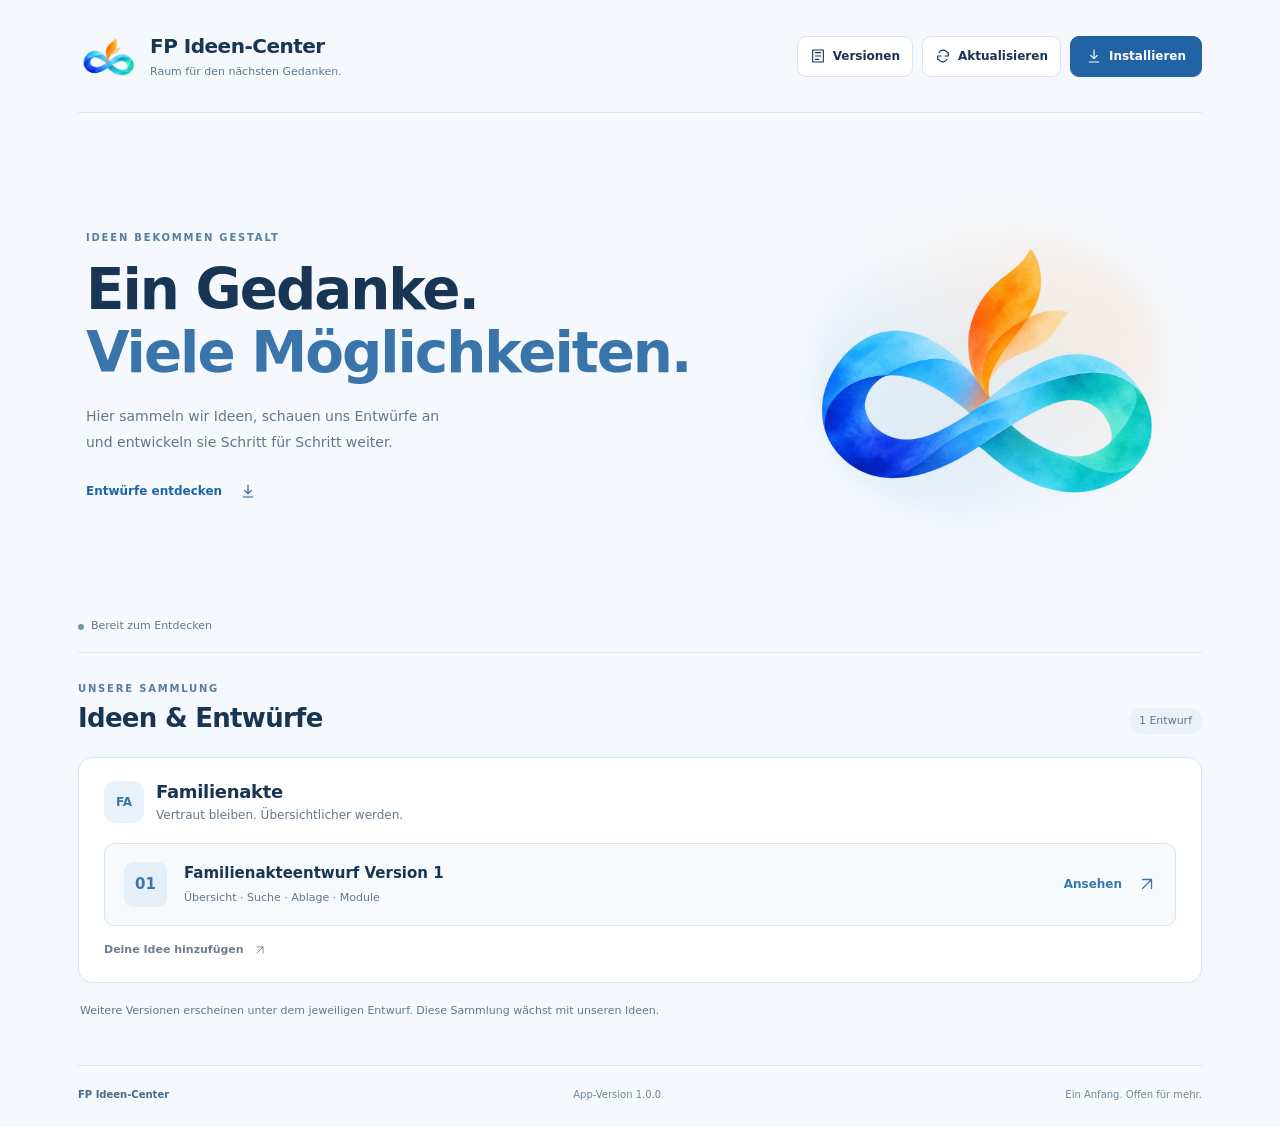
==== index.html @ 74c74512 "Build installable FP Ideen-Center with Familienakte draft version 1" ====
<!doctype html>
<html lang="de">
<head>
  <meta charset="utf-8">
  <meta name="viewport" content="width=device-width, initial-scale=1">
  <meta name="theme-color" content="#2263a6">
  <meta name="description" content="Das FP Ideen-Center: Ideen und anklickbare Entwürfe ansehen, ihre Inhalte entdecken und Version für Version weiterdenken.">
  <meta name="application-name" content="FP Ideen-Center">
  <meta name="apple-mobile-web-app-capable" content="yes">
  <meta name="apple-mobile-web-app-status-bar-style" content="default">
  <title>FP Ideen-Center</title>
  <link rel="icon" href="./icons/icon-192.png" type="image/png">
  <link rel="apple-touch-icon" href="./icons/apple-touch-icon.png">
  <link rel="manifest" href="./manifest.webmanifest">
  <link rel="stylesheet" href="./vendor/bootstrap.min.css">
  <link rel="stylesheet" href="./styles.css?v=1.0.0">
  <script defer src="./vendor/bootstrap.bundle.min.js"></script>
  <script defer src="./app.js?v=1.0.0"></script>
</head>
<body>
  <a href="#ideen" class="skip-link">Zu den Ideen</a>
  <div class="site-shell">
    <header class="site-header">
      <a class="brand" href="./" aria-label="FP Ideen-Center Startseite">
        <img src="./assets/fp-ideen-center-logo.png" width="66" height="66" alt="" class="brand-logo">
        <span><strong>FP Ideen-Center</strong><small>Raum für den nächsten Gedanken.</small></span>
      </a>
      <nav class="header-actions" aria-label="App-Aktionen">
        <button class="btn center-button" type="button" id="versions-button" data-bs-toggle="modal" data-bs-target="#versions-modal"><svg class="ui-icon" viewBox="0 0 24 24" aria-hidden="true"><path d="M4 3h16v18H4ZM8 7h8M8 12h8M8 17h5"/></svg> Versionen</button>
        <button class="btn center-button" type="button" id="refresh-button"><svg class="ui-icon refresh-icon" viewBox="0 0 24 24" aria-hidden="true"><path d="M20 7v5h-5M4 17v-5h5M6 7a7 7 0 0 1 11-2l3 3M4 16l3 3a7 7 0 0 0 11-2"/></svg> <span>Aktualisieren</span></button>
        <button class="btn install-button" type="button" id="install-button"><svg class="ui-icon" viewBox="0 0 24 24" aria-hidden="true"><path d="M12 3v13m-5-5 5 5 5-5M5 21h14"/></svg> <span id="install-label">Installieren</span></button>
      </nav>
    </header>

    <main>
      <section class="hero" aria-labelledby="hero-title">
        <div class="hero-copy"><p class="eyebrow">IDEEN BEKOMMEN GESTALT</p><h1 id="hero-title">Ein Gedanke.<br><span>Viele Möglichkeiten.</span></h1><p class="hero-text">Hier sammeln wir Ideen, schauen uns Entwürfe an<br class="desktop-break"> und entwickeln sie Schritt für Schritt weiter.</p><a href="#ideen" class="hero-link">Entwürfe entdecken <svg class="ui-icon" viewBox="0 0 24 24" aria-hidden="true"><path d="M12 3v13m-5-5 5 5 5-5M5 21h14"/></svg></a></div>
        <div class="hero-art" aria-hidden="true"><div class="art-glow"></div><img src="./assets/fp-ideen-center-logo.png" width="1254" height="1254" alt="" fetchpriority="high"></div>
      </section>

      <div class="app-status-row"><span class="connection-label" id="connection-label"><span class="status-dot" aria-hidden="true"></span> Bereit zum Entdecken</span><span class="app-feedback" id="app-feedback" role="status" aria-live="polite"></span></div>
      <div class="update-notice" id="update-notice" hidden><span>Eine neue App-Version ist bereit.</span><button type="button" id="apply-update-button" class="btn btn-sm">Jetzt aktualisieren <span aria-hidden="true">↻</span></button></div>

      <section id="ideen" class="ideas-section" aria-labelledby="ideas-title">
        <div class="section-heading"><div><p class="eyebrow">UNSERE SAMMLUNG</p><h2 id="ideas-title">Ideen & Entwürfe</h2></div><span class="collection-count" id="collection-count">1 Entwurf</span></div>
        <div id="project-list">
          <section class="project-section" aria-labelledby="family-heading">
            <div class="project-header"><span class="project-mark" aria-hidden="true">FA</span><div><h3 id="family-heading">Familienakte</h3><p>Vertraut bleiben. Übersichtlicher werden.</p></div></div>
            <div class="version-list">
              <a class="draft-button" href="./entwuerfe/familienakte/version-1/familienakte-entwurf-v1.html"><span class="version-number">01</span><span class="draft-copy"><strong>Familienakteentwurf Version 1</strong><small>Übersicht · Suche · Ablage · Module</small></span><span class="draft-open">Ansehen <svg class="ui-icon" viewBox="0 0 24 24" aria-hidden="true"><path d="M6 18 18 6M6 6h12v12"/></svg></span></a>
            </div>
            <a class="idea-link" href="./entwuerfe/familienakte/version-1/familienakte-ideenblatt-v1.html">Deine Idee hinzufügen <svg class="ui-icon" viewBox="0 0 24 24" aria-hidden="true"><path d="M6 18 18 6M6 6h12v12"/></svg></a>
          </section>
        </div>
        <p class="next-version-note">Weitere Versionen erscheinen unter dem jeweiligen Entwurf. Diese Sammlung wächst mit unseren Ideen.</p>
      </section>
    </main>

    <footer class="site-footer"><span>FP Ideen-Center</span><span id="app-version">App-Version 1.0.0</span><span>Ein Anfang. Offen für mehr.</span></footer>
  </div>

  <div class="modal fade" id="versions-modal" tabindex="-1" aria-labelledby="versions-title" aria-hidden="true"><div class="modal-dialog modal-dialog-centered modal-dialog-scrollable"><div class="modal-content"><div class="modal-header"><div><p class="eyebrow">WAS STECKT DRIN?</p><h2 class="modal-title" id="versions-title">Ideen & ihre Versionen</h2></div><button type="button" class="btn-close" data-bs-dismiss="modal" aria-label="Schließen"></button></div><div class="modal-body" id="version-content"><h3>Familienakteentwurf Version 1</h3><ul><li>Neue Übersicht und vertraute Aktenbereiche</li><li>Suche, Dokumentvorschau und Ablage</li><li>Module, Geräteansichten und Ideensammlung</li></ul><a class="btn modal-open-button" href="./entwuerfe/familienakte/version-1/familienakte-entwurf-v1.html">Entwurf ansehen <svg class="ui-icon" viewBox="0 0 24 24" aria-hidden="true"><path d="M6 18 18 6M6 6h12v12"/></svg></a></div><div class="modal-footer"><span id="versions-footer">Entwurfsstände bleiben einzeln aufrufbar.</span></div></div></div></div>

  <div class="modal fade" id="install-modal" tabindex="-1" aria-labelledby="install-title" aria-hidden="true"><div class="modal-dialog modal-dialog-centered"><div class="modal-content"><div class="modal-header"><div><p class="eyebrow">DEIN DIREKTER ZUGANG</p><h2 class="modal-title" id="install-title">Als App installieren</h2></div><button type="button" class="btn-close" data-bs-dismiss="modal" aria-label="Schließen"></button></div><div class="modal-body"><p id="install-instructions">Öffne das Browsermenü und wähle „App installieren“ oder „Zum Startbildschirm hinzufügen“.</p><p class="install-footnote">Der Installationsweg hängt vom Browser ab. Im Browser kannst du das Ideen-Center jederzeit direkt benutzen.</p></div></div></div></div>
  <noscript><p class="noscript-note">Die Entwürfe kannst du auch ohne JavaScript öffnen. Für die App-Aktionen bitte JavaScript aktivieren.</p></noscript>
</body>
</html>
---- styles.css ----
:root{--ink:#183653;--muted:#60788e;--blue:#2263a6;--blue-dark:#174c86;--orange:#eaa268;--paper:#fff;--line:#dce7f0;--soft:#edf4fa;--font:system-ui,-apple-system,"Segoe UI",Arial,sans-serif}
*{box-sizing:border-box}html{scroll-behavior:smooth;scroll-padding-top:24px}body{margin:0;color:var(--ink);background:#f5f8fc;font-family:var(--font);font-size:15px;-webkit-font-smoothing:antialiased}button,a{touch-action:manipulation}button,a,input{ -webkit-tap-highlight-color:transparent}a{color:var(--blue);text-underline-offset:4px}button:focus-visible,a:focus-visible{outline:3px solid #e5a16d;outline-offset:5px}h1,h2,h3,p{margin:0}.site-shell{max-width:1200px;margin:auto;padding:0 38px}.site-header{display:flex;align-items:center;justify-content:space-between;gap:24px;padding:25px 0;border-bottom:1px solid var(--line)}.brand{display:flex;align-items:center;gap:10px;text-decoration:none;color:var(--ink);min-width:0}.brand-logo{width:62px;height:62px;object-fit:contain;flex-shrink:0}.brand strong{display:block;font-size:20px;letter-spacing:-.5px;font-weight:700;white-space:nowrap}.brand small{display:block;color:var(--muted);font-size:11px;margin-top:3px}.header-actions{display:flex;align-items:center;justify-content:flex-end;gap:9px;flex-wrap:wrap}.center-button,.install-button{display:inline-flex;align-items:center;justify-content:center;gap:7px;border-radius:9px;min-height:41px;padding:9px 12px;font-size:12px;font-weight:600;white-space:nowrap}.center-button{color:var(--ink);border:1px solid #d8e4ee;background:#fff}.center-button:hover{background:#eaf2fa;border-color:#a9c1d9;color:var(--blue)}.center-button>span[aria-hidden]{font-size:17px;line-height:1}.install-button{color:#fff;background:var(--blue);border:1px solid var(--blue);padding-left:15px;padding-right:15px}.install-button:hover{color:#fff;background:var(--blue-dark);border-color:var(--blue-dark)}.install-button:disabled{color:#fff;background:#5b7f9f;border-color:#5b7f9f;opacity:.8}.hero{position:relative;display:grid;grid-template-columns:1.25fr 1fr;align-items:center;gap:20px;min-height:400px;padding:48px 8px 35px}.eyebrow{font-size:10px;letter-spacing:1.8px;font-weight:700;color:#557e9f;margin-bottom:13px}.hero h1{font-size:clamp(36px,4.4vw,58px);font-weight:650;line-height:1.12;letter-spacing:-2px;color:var(--ink)}.hero h1 span{color:#3975ab}.hero-text{font-size:14px;color:var(--muted);line-height:1.85;margin-top:20px}.hero-link{display:inline-flex;align-items:center;gap:18px;font-size:12px;font-weight:650;text-decoration:none;margin-top:26px}.hero-link span{display:grid;place-items:center;background:#e6eef7;border-radius:50%;width:27px;height:27px;color:var(--blue)}.hero-art{position:relative;isolation:isolate;max-width:410px;width:100%;justify-self:end}.hero-art img{position:relative;width:100%;height:auto;display:block;z-index:1}.art-glow{position:absolute;z-index:-1;inset:16% 7% 12%;background:radial-gradient(ellipse at 24% 65%,#4da4e025,transparent 65%),radial-gradient(ellipse at 75% 35%,#f7ad6729,transparent 65%);filter:blur(12px);border-radius:45%}.app-status-row{display:flex;align-items:center;justify-content:space-between;flex-wrap:wrap;gap:7px 18px;padding:12px 0 17px;color:var(--muted);font-size:11px}.connection-label{display:flex;align-items:center;gap:7px}.status-dot{width:6px;height:6px;background:#6a9a9e;border-radius:50%;flex-shrink:0}.offline .status-dot{background:#d19762}.app-feedback{color:var(--blue);min-height:17px}.update-notice{display:flex;align-items:center;justify-content:space-between;gap:15px;padding:12px 16px;margin:0 0 18px;border-radius:9px;background:#e5f0fa;border:1px solid #c4d9ec;font-size:12px}.update-notice button{color:var(--blue-dark);font-size:12px;font-weight:650;background:#fff;border:1px solid #c4d9ec}[hidden]{display:none!important}.ideas-section{padding:28px 0 44px;border-top:1px solid var(--line);min-height:285px}.section-heading{display:flex;justify-content:space-between;align-items:flex-end;gap:18px;margin-bottom:23px}.section-heading .eyebrow{margin-bottom:7px}.section-heading h2{font-size:26px;letter-spacing:-.7px;font-weight:650}.collection-count{font-size:11px;color:var(--muted);background:#eaf1f8;border-radius:20px;padding:5px 10px;white-space:nowrap}.project-section{background:#fff;border:1px solid #d8e5ef;border-radius:14px;padding:23px 25px;box-shadow:0 8px 30px #234e7705;margin-bottom:18px}.project-header{display:flex;align-items:center;gap:12px;margin-bottom:19px}.project-mark{display:grid;place-items:center;width:40px;height:42px;background:#e9f2fb;border-radius:11px;color:#3876aa;font-weight:700;font-size:12px;flex-shrink:0}.project-header h3{font-size:18px;font-weight:650;letter-spacing:-.3px}.project-header p{font-size:12px;color:var(--muted);margin-top:3px}.version-list{display:grid;gap:10px}.draft-button{display:flex;align-items:center;gap:17px;padding:18px 19px;border:1px solid #d7e4ef;border-radius:10px;background:#f7fafc;text-decoration:none;color:var(--ink);transition:background .15s,border-color .15s,transform .15s}.draft-button:hover{background:#eef5fc;border-color:#9dbbd6;transform:translateY(-1px);color:var(--blue-dark)}.version-number{display:grid;place-items:center;width:43px;height:45px;background:#e5eff8;border-radius:9px;font-size:15px;color:#3d77a9;font-weight:650;font-variant-numeric:tabular-nums;flex-shrink:0}.draft-copy{min-width:0}.draft-copy strong{font-size:15px;font-weight:600;display:block}.draft-copy small{font-size:11px;color:var(--muted);display:block;margin-top:4px;line-height:1.6}.draft-open{margin-left:auto;display:flex;align-items:center;gap:16px;font-size:12px;font-weight:600;color:#3977ad;white-space:nowrap}.draft-open span{font-size:21px;font-weight:400}.idea-link{display:inline-flex;align-items:center;gap:10px;font-size:11px;font-weight:600;margin-top:16px;text-decoration:none;color:#6c7f91}.idea-link:hover{color:var(--blue);text-decoration:underline}.next-version-note{color:var(--muted);font-size:11px;line-height:1.8;margin:18px 2px 0}.site-footer{display:flex;justify-content:space-between;gap:10px;flex-wrap:wrap;border-top:1px solid var(--line);padding:21px 0 25px;color:#71869b;font-size:10px}.site-footer>span:first-child{color:#466b8c;font-weight:650}.modal-content{border:1px solid #cddde9;border-radius:15px;box-shadow:0 25px 90px #143d6322;color:var(--ink);overflow:hidden}.modal-header{padding:23px 25px;align-items:flex-start;border-color:var(--line)}.modal-header .eyebrow{font-size:9px;margin-bottom:7px}.modal-title{font-size:24px;letter-spacing:-.6px;font-weight:650}.modal-body{padding:23px 25px;font-size:13px;line-height:1.8}.modal-body h3{font-size:16px;font-weight:650;line-height:1.5}.version-description{color:var(--muted);font-size:12px;margin:9px 0 12px}.version-details-list{padding-left:20px;color:#5b7388;font-size:12px;margin-top:10px;margin-bottom:18px}.version-details-list li{padding-bottom:5px}.version-detail+.version-detail{border-top:1px solid var(--line);margin-top:23px;padding-top:23px}.version-date{font-size:10px;color:#7b8e9f;display:block;margin-top:5px}.version-group-title{font-size:11px;text-transform:uppercase;letter-spacing:1.1px;color:#6b87a0;font-weight:650;margin-bottom:16px}.version-group+.version-group{margin-top:27px}.modal-open-button{background:var(--blue);color:white;font-size:12px;padding:8px 13px;border-radius:7px}.modal-open-button:hover{background:var(--blue-dark);color:white}.modal-footer{background:#f6f9fc;border-color:var(--line);padding:13px 25px;justify-content:flex-start;font-size:10px;color:var(--muted)}.install-footnote{margin-top:16px;font-size:11px;color:var(--muted);line-height:1.8}.skip-link{position:absolute;left:20px;top:-70px;z-index:2000;padding:9px 15px;color:#fff;background:var(--blue);border-radius:8px}.skip-link:focus{top:10px}.noscript-note{padding:15px 25px;text-align:center;font-size:12px;color:var(--muted)}.is-refreshing .refresh-icon{animation:spin .9s linear infinite}.refresh-icon{display:inline-block}@keyframes spin{to{transform:rotate(360deg)}}
@media(max-width:900px){.site-shell{padding:0 25px}.site-header{gap:15px}.brand strong{font-size:18px}.brand-logo{width:51px;height:51px}.brand small{font-size:10px}.header-actions{gap:6px}.center-button,.install-button{font-size:11px;padding:8px 10px;gap:5px}.hero{grid-template-columns:1.15fr .85fr;min-height:345px;padding:38px 2px 25px;gap:7px}.hero h1{font-size:45px;letter-spacing:-1.5px}.hero-text{font-size:13px}.hero-art{max-width:320px}.hero-link{margin-top:21px}.draft-copy strong{font-size:14px}.draft-open{gap:9px}.project-section{padding:21px}.ideas-section{padding-top:23px}}
@media(max-width:680px){.site-shell{padding:0 19px}.site-header{display:block;padding:17px 0}.brand-logo{width:53px;height:53px}.brand strong{font-size:20px}.brand small{font-size:10px}.header-actions{margin-top:17px;display:grid;grid-template-columns:1fr 1fr 1fr;gap:7px;justify-content:stretch}.center-button,.install-button{font-size:11px;min-height:40px;padding:8px 7px;gap:5px;width:100%}.hero{grid-template-columns:1fr 0.7fr;gap:0;min-height:295px;padding:34px 0 24px}.hero h1{font-size:37px;letter-spacing:-1.35px;position:relative;z-index:2}.hero-text{font-size:12px;max-width:275px;line-height:1.8;margin-top:15px}.desktop-break{display:none}.hero-art{min-width:0;margin-left:-12px;width:calc(100% + 12px)}.hero-link{font-size:11px;gap:12px;margin-top:18px}.hero-link span{width:24px;height:24px}.hero .eyebrow{font-size:8px;letter-spacing:1.3px;margin-bottom:12px}.app-status-row{font-size:10px;padding-top:5px;padding-bottom:15px}.section-heading{margin-bottom:18px}.section-heading h2{font-size:24px}.section-heading .eyebrow{font-size:9px}.collection-count{font-size:10px}.project-section{padding:18px 15px;border-radius:12px}.project-header{gap:10px;margin-bottom:16px}.project-header h3{font-size:17px}.project-header p{font-size:11px}.project-mark{width:35px;height:38px;border-radius:9px;font-size:11px}.draft-button{gap:11px;padding:15px 12px;align-items:center}.version-number{width:34px;height:39px;font-size:13px;border-radius:7px}.draft-copy strong{font-size:12px;line-height:1.6;overflow-wrap:anywhere}.draft-copy small{font-size:10px;margin-top:3px}.draft-open{font-size:0;gap:0}.draft-open span{font-size:22px}.next-version-note{font-size:10px;margin-top:15px;max-width:390px}.ideas-section{padding-bottom:30px}.site-footer{font-size:9px;gap:9px;padding:18px 0}.modal-header,.modal-body{padding:20px}.modal-title{font-size:22px}.modal-footer{padding:12px 20px}.update-notice{font-size:11px;padding:10px 12px}.update-notice button{font-size:10px}}
@media(max-width:390px){.site-shell{padding:0 15px}.hero{grid-template-columns:1fr;min-height:0;padding:31px 0 21px}.hero h1{font-size:38px}.hero-art{position:absolute;right:-5px;top:27px;width:135px;opacity:.24;z-index:0;margin-left:0}.hero-copy{position:relative;z-index:1}.hero-text{max-width:275px}.hero .eyebrow{font-size:8px}.header-actions{gap:5px}.center-button,.install-button{padding:8px 4px;font-size:10px}.project-section{padding:17px 12px}.draft-button{padding:13px 10px;gap:9px}.draft-copy strong{font-size:11px}.draft-copy small{font-size:9px}.draft-open span{font-size:20px}.site-footer{justify-content:space-between}.site-footer>span:last-child{width:100%}}
@media(prefers-reduced-motion:reduce){html{scroll-behavior:auto}*,*::before,*::after{animation:none!important;transition:none!important}}

.ui-icon{width:16px;height:16px;fill:none;stroke:currentColor;stroke-width:1.7;stroke-linecap:round;stroke-linejoin:round;vertical-align:middle;flex-shrink:0}.draft-open .ui-icon{width:18px;height:18px}.idea-link .ui-icon{width:12px;height:12px}.modal-open-button .ui-icon{width:13px;height:13px;margin-left:4px}@media(max-width:390px){.hero-art{display:none}}
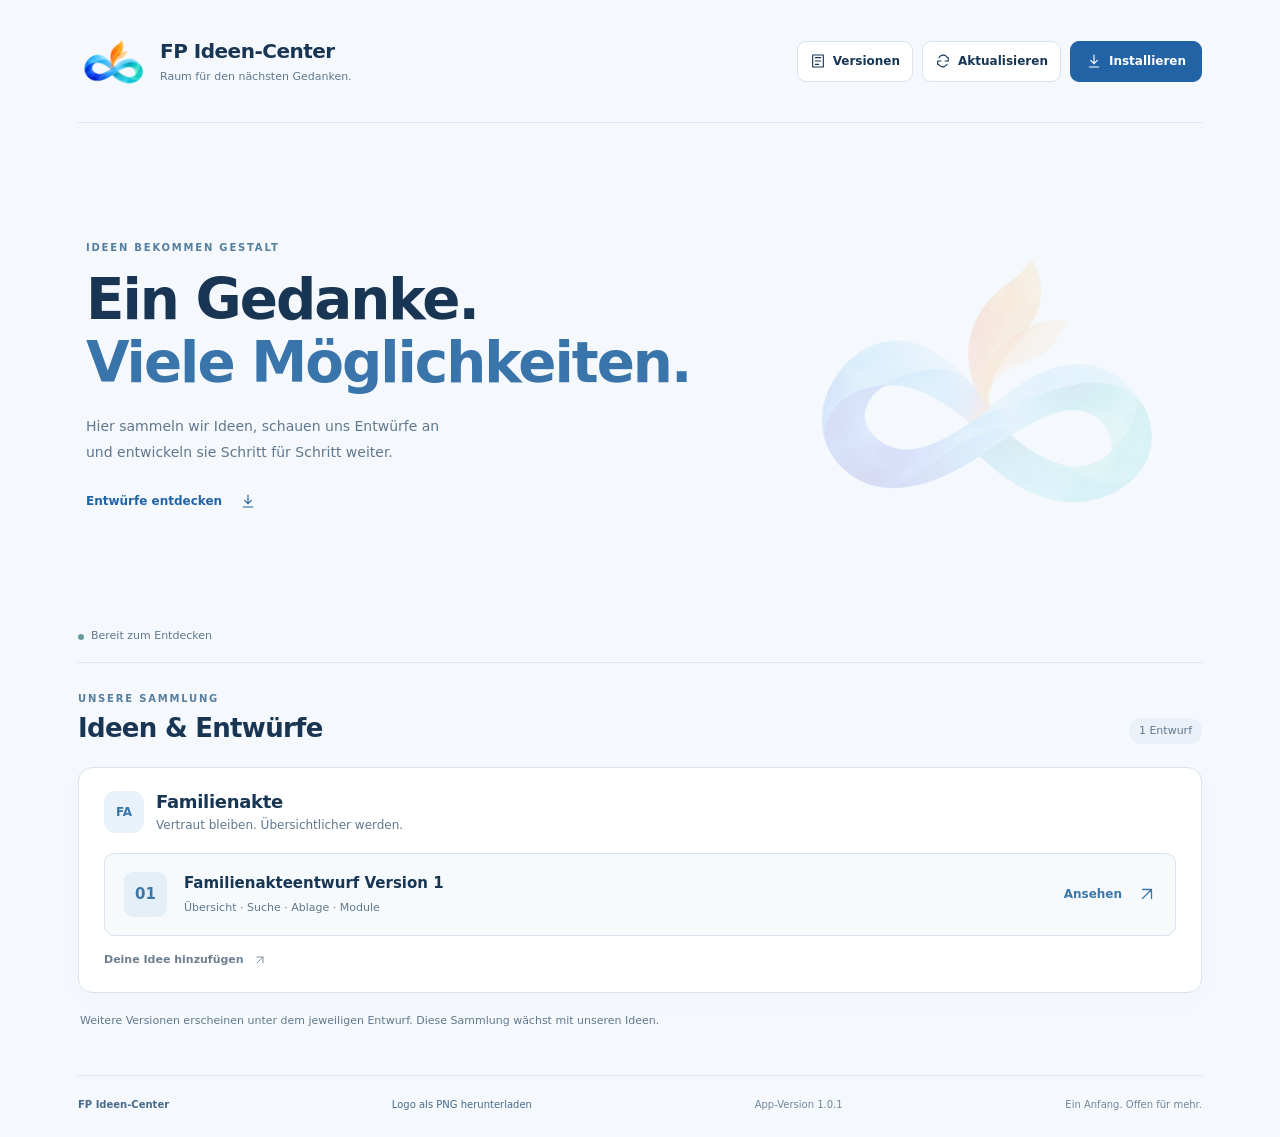
==== commit 6b87a84b: "Apply approved logo branding and provide transparent 300 DPI PNG" ====
--- a/index.html
+++ b/index.html
@@ -9,20 +9,22 @@
   <meta name="apple-mobile-web-app-capable" content="yes">
   <meta name="apple-mobile-web-app-status-bar-style" content="default">
   <title>FP Ideen-Center</title>
-  <link rel="icon" href="./icons/icon-192.png" type="image/png">
-  <link rel="apple-touch-icon" href="./icons/apple-touch-icon.png">
-  <link rel="manifest" href="./manifest.webmanifest">
+  <link rel="icon" href="./favicon.ico?v=1.0.1" sizes="any">
+  <link rel="icon" href="./icons/favicon-32.png?v=1.0.1" type="image/png" sizes="32x32">
+  <link rel="icon" href="./icons/favicon-16.png?v=1.0.1" type="image/png" sizes="16x16">
+  <link rel="apple-touch-icon" href="./icons/apple-touch-icon.png?v=1.0.1" sizes="180x180">
+  <link rel="manifest" href="./manifest.webmanifest?v=1.0.1">
   <link rel="stylesheet" href="./vendor/bootstrap.min.css">
-  <link rel="stylesheet" href="./styles.css?v=1.0.0">
+  <link rel="stylesheet" href="./styles.css?v=1.0.1">
   <script defer src="./vendor/bootstrap.bundle.min.js"></script>
-  <script defer src="./app.js?v=1.0.0"></script>
+  <script defer src="./app.js?v=1.0.1"></script>
 </head>
 <body>
   <a href="#ideen" class="skip-link">Zu den Ideen</a>
   <div class="site-shell">
     <header class="site-header">
       <a class="brand" href="./" aria-label="FP Ideen-Center Startseite">
-        <img src="./assets/fp-ideen-center-logo.png" width="66" height="66" alt="" class="brand-logo">
+        <img src="./assets/fp-ideen-center-logo.png" width="72" height="72" alt="" class="brand-logo">
         <span><strong>FP Ideen-Center</strong><small>Raum für den nächsten Gedanken.</small></span>
       </a>
       <nav class="header-actions" aria-label="App-Aktionen">
@@ -35,7 +37,7 @@
     <main>
       <section class="hero" aria-labelledby="hero-title">
         <div class="hero-copy"><p class="eyebrow">IDEEN BEKOMMEN GESTALT</p><h1 id="hero-title">Ein Gedanke.<br><span>Viele Möglichkeiten.</span></h1><p class="hero-text">Hier sammeln wir Ideen, schauen uns Entwürfe an<br class="desktop-break"> und entwickeln sie Schritt für Schritt weiter.</p><a href="#ideen" class="hero-link">Entwürfe entdecken <svg class="ui-icon" viewBox="0 0 24 24" aria-hidden="true"><path d="M12 3v13m-5-5 5 5 5-5M5 21h14"/></svg></a></div>
-        <div class="hero-art" aria-hidden="true"><div class="art-glow"></div><img src="./assets/fp-ideen-center-logo.png" width="1254" height="1254" alt="" fetchpriority="high"></div>
+        <div class="hero-art logo-watermark" aria-hidden="true"></div>
       </section>
 
       <div class="app-status-row"><span class="connection-label" id="connection-label"><span class="status-dot" aria-hidden="true"></span> Bereit zum Entdecken</span><span class="app-feedback" id="app-feedback" role="status" aria-live="polite"></span></div>
@@ -56,7 +58,7 @@
       </section>
     </main>
 
-    <footer class="site-footer"><span>FP Ideen-Center</span><span id="app-version">App-Version 1.0.0</span><span>Ein Anfang. Offen für mehr.</span></footer>
+    <footer class="site-footer"><span>FP Ideen-Center</span><a class="logo-download" href="./assets/fp-ideen-center-logo-4096px-300dpi.png" download="FP-Ideen-Center-Logo-4096px-300dpi.png">Logo als PNG herunterladen</a><span id="app-version">App-Version 1.0.1</span><span>Ein Anfang. Offen für mehr.</span></footer>
   </div>
 
   <div class="modal fade" id="versions-modal" tabindex="-1" aria-labelledby="versions-title" aria-hidden="true"><div class="modal-dialog modal-dialog-centered modal-dialog-scrollable"><div class="modal-content"><div class="modal-header"><div><p class="eyebrow">WAS STECKT DRIN?</p><h2 class="modal-title" id="versions-title">Ideen & ihre Versionen</h2></div><button type="button" class="btn-close" data-bs-dismiss="modal" aria-label="Schließen"></button></div><div class="modal-body" id="version-content"><h3>Familienakteentwurf Version 1</h3><ul><li>Neue Übersicht und vertraute Aktenbereiche</li><li>Suche, Dokumentvorschau und Ablage</li><li>Module, Geräteansichten und Ideensammlung</li></ul><a class="btn modal-open-button" href="./entwuerfe/familienakte/version-1/familienakte-entwurf-v1.html">Entwurf ansehen <svg class="ui-icon" viewBox="0 0 24 24" aria-hidden="true"><path d="M6 18 18 6M6 6h12v12"/></svg></a></div><div class="modal-footer"><span id="versions-footer">Entwurfsstände bleiben einzeln aufrufbar.</span></div></div></div></div>
--- a/styles.css
+++ b/styles.css
@@ -6,3 +6,11 @@
 @media(prefers-reduced-motion:reduce){html{scroll-behavior:auto}*,*::before,*::after{animation:none!important;transition:none!important}}
 
 .ui-icon{width:16px;height:16px;fill:none;stroke:currentColor;stroke-width:1.7;stroke-linecap:round;stroke-linejoin:round;vertical-align:middle;flex-shrink:0}.draft-open .ui-icon{width:18px;height:18px}.idea-link .ui-icon{width:12px;height:12px}.modal-open-button .ui-icon{width:13px;height:13px;margin-left:4px}@media(max-width:390px){.hero-art{display:none}}
+
+/* Freigegebenes Logo: klare Marke in der Kopfleiste, leises Wasserzeichen in freier Fläche. */
+.brand-logo{width:72px;height:72px}
+.hero-art.logo-watermark{aspect-ratio:1;background-image:url('./assets/fp-ideen-center-logo.png');background-position:center;background-repeat:no-repeat;background-size:contain;opacity:.12;pointer-events:none;user-select:none}
+.logo-download{color:#466b8c;text-decoration:none}.logo-download:hover{text-decoration:underline;color:var(--blue)}
+@media(max-width:900px){.brand-logo{width:60px;height:60px}}
+@media(max-width:680px){.brand-logo{width:58px;height:58px}.hero-art.logo-watermark{opacity:.09}}
+@media(max-width:390px){.hero-art.logo-watermark{display:none}}
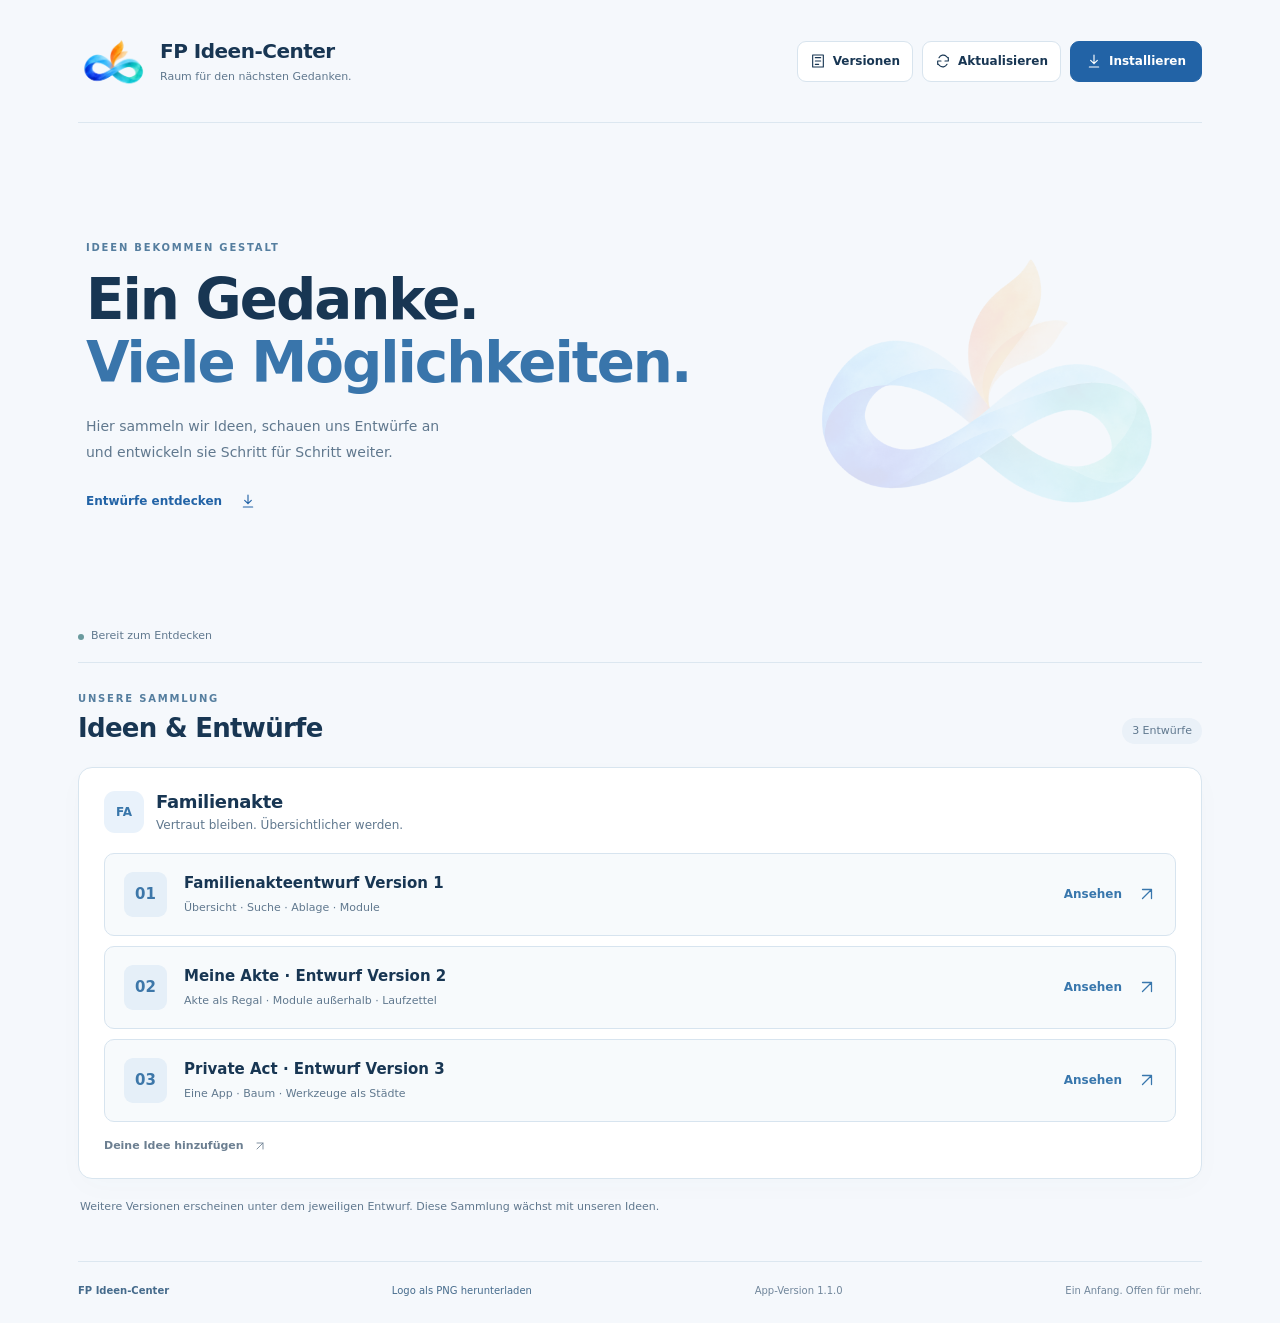
==== commit 3f6c1ba0: "Entwürfe Version 2 (Meine Akte) und Version 3 (Private Act) ins Ideen-Center Version 2: Akte als Reg" ====
--- a/index.html
+++ b/index.html
@@ -9,15 +9,15 @@
   <meta name="apple-mobile-web-app-capable" content="yes">
   <meta name="apple-mobile-web-app-status-bar-style" content="default">
   <title>FP Ideen-Center</title>
-  <link rel="icon" href="./favicon.ico?v=1.0.1" sizes="any">
-  <link rel="icon" href="./icons/favicon-32.png?v=1.0.1" type="image/png" sizes="32x32">
-  <link rel="icon" href="./icons/favicon-16.png?v=1.0.1" type="image/png" sizes="16x16">
-  <link rel="apple-touch-icon" href="./icons/apple-touch-icon.png?v=1.0.1" sizes="180x180">
-  <link rel="manifest" href="./manifest.webmanifest?v=1.0.1">
+  <link rel="icon" href="./favicon.ico?v=1.1.0" sizes="any">
+  <link rel="icon" href="./icons/favicon-32.png?v=1.1.0" type="image/png" sizes="32x32">
+  <link rel="icon" href="./icons/favicon-16.png?v=1.1.0" type="image/png" sizes="16x16">
+  <link rel="apple-touch-icon" href="./icons/apple-touch-icon.png?v=1.1.0" sizes="180x180">
+  <link rel="manifest" href="./manifest.webmanifest?v=1.1.0">
   <link rel="stylesheet" href="./vendor/bootstrap.min.css">
-  <link rel="stylesheet" href="./styles.css?v=1.0.1">
+  <link rel="stylesheet" href="./styles.css?v=1.1.0">
   <script defer src="./vendor/bootstrap.bundle.min.js"></script>
-  <script defer src="./app.js?v=1.0.1"></script>
+  <script defer src="./app.js?v=1.1.0"></script>
 </head>
 <body>
   <a href="#ideen" class="skip-link">Zu den Ideen</a>
@@ -44,12 +44,14 @@
       <div class="update-notice" id="update-notice" hidden><span>Eine neue App-Version ist bereit.</span><button type="button" id="apply-update-button" class="btn btn-sm">Jetzt aktualisieren <span aria-hidden="true">↻</span></button></div>
 
       <section id="ideen" class="ideas-section" aria-labelledby="ideas-title">
-        <div class="section-heading"><div><p class="eyebrow">UNSERE SAMMLUNG</p><h2 id="ideas-title">Ideen & Entwürfe</h2></div><span class="collection-count" id="collection-count">1 Entwurf</span></div>
+        <div class="section-heading"><div><p class="eyebrow">UNSERE SAMMLUNG</p><h2 id="ideas-title">Ideen & Entwürfe</h2></div><span class="collection-count" id="collection-count">3 Entwürfe</span></div>
         <div id="project-list">
           <section class="project-section" aria-labelledby="family-heading">
             <div class="project-header"><span class="project-mark" aria-hidden="true">FA</span><div><h3 id="family-heading">Familienakte</h3><p>Vertraut bleiben. Übersichtlicher werden.</p></div></div>
             <div class="version-list">
               <a class="draft-button" href="./entwuerfe/familienakte/version-1/familienakte-entwurf-v1.html"><span class="version-number">01</span><span class="draft-copy"><strong>Familienakteentwurf Version 1</strong><small>Übersicht · Suche · Ablage · Module</small></span><span class="draft-open">Ansehen <svg class="ui-icon" viewBox="0 0 24 24" aria-hidden="true"><path d="M6 18 18 6M6 6h12v12"/></svg></span></a>
+              <a class="draft-button" href="./entwuerfe/familienakte/version-2/meine-akte-entwurf-v2.html"><span class="version-number">02</span><span class="draft-copy"><strong>Meine Akte · Entwurf Version 2</strong><small>Akte als Regal · Module außerhalb · Laufzettel</small></span><span class="draft-open">Ansehen <svg class="ui-icon" viewBox="0 0 24 24" aria-hidden="true"><path d="M6 18 18 6M6 6h12v12"/></svg></span></a>
+              <a class="draft-button" href="./entwuerfe/familienakte/version-3/private-act-entwurf-v3.html"><span class="version-number">03</span><span class="draft-copy"><strong>Private Act · Entwurf Version 3</strong><small>Eine App · Baum · Werkzeuge als Städte</small></span><span class="draft-open">Ansehen <svg class="ui-icon" viewBox="0 0 24 24" aria-hidden="true"><path d="M6 18 18 6M6 6h12v12"/></svg></span></a>
             </div>
             <a class="idea-link" href="./entwuerfe/familienakte/version-1/familienakte-ideenblatt-v1.html">Deine Idee hinzufügen <svg class="ui-icon" viewBox="0 0 24 24" aria-hidden="true"><path d="M6 18 18 6M6 6h12v12"/></svg></a>
           </section>
@@ -58,7 +60,7 @@
       </section>
     </main>
 
-    <footer class="site-footer"><span>FP Ideen-Center</span><a class="logo-download" href="./assets/fp-ideen-center-logo-4096px-300dpi.png" download="FP-Ideen-Center-Logo-4096px-300dpi.png">Logo als PNG herunterladen</a><span id="app-version">App-Version 1.0.1</span><span>Ein Anfang. Offen für mehr.</span></footer>
+    <footer class="site-footer"><span>FP Ideen-Center</span><a class="logo-download" href="./assets/fp-ideen-center-logo-4096px-300dpi.png" download="FP-Ideen-Center-Logo-4096px-300dpi.png">Logo als PNG herunterladen</a><span id="app-version">App-Version 1.1.0</span><span>Ein Anfang. Offen für mehr.</span></footer>
   </div>
 
   <div class="modal fade" id="versions-modal" tabindex="-1" aria-labelledby="versions-title" aria-hidden="true"><div class="modal-dialog modal-dialog-centered modal-dialog-scrollable"><div class="modal-content"><div class="modal-header"><div><p class="eyebrow">WAS STECKT DRIN?</p><h2 class="modal-title" id="versions-title">Ideen & ihre Versionen</h2></div><button type="button" class="btn-close" data-bs-dismiss="modal" aria-label="Schließen"></button></div><div class="modal-body" id="version-content"><h3>Familienakteentwurf Version 1</h3><ul><li>Neue Übersicht und vertraute Aktenbereiche</li><li>Suche, Dokumentvorschau und Ablage</li><li>Module, Geräteansichten und Ideensammlung</li></ul><a class="btn modal-open-button" href="./entwuerfe/familienakte/version-1/familienakte-entwurf-v1.html">Entwurf ansehen <svg class="ui-icon" viewBox="0 0 24 24" aria-hidden="true"><path d="M6 18 18 6M6 6h12v12"/></svg></a></div><div class="modal-footer"><span id="versions-footer">Entwurfsstände bleiben einzeln aufrufbar.</span></div></div></div></div>
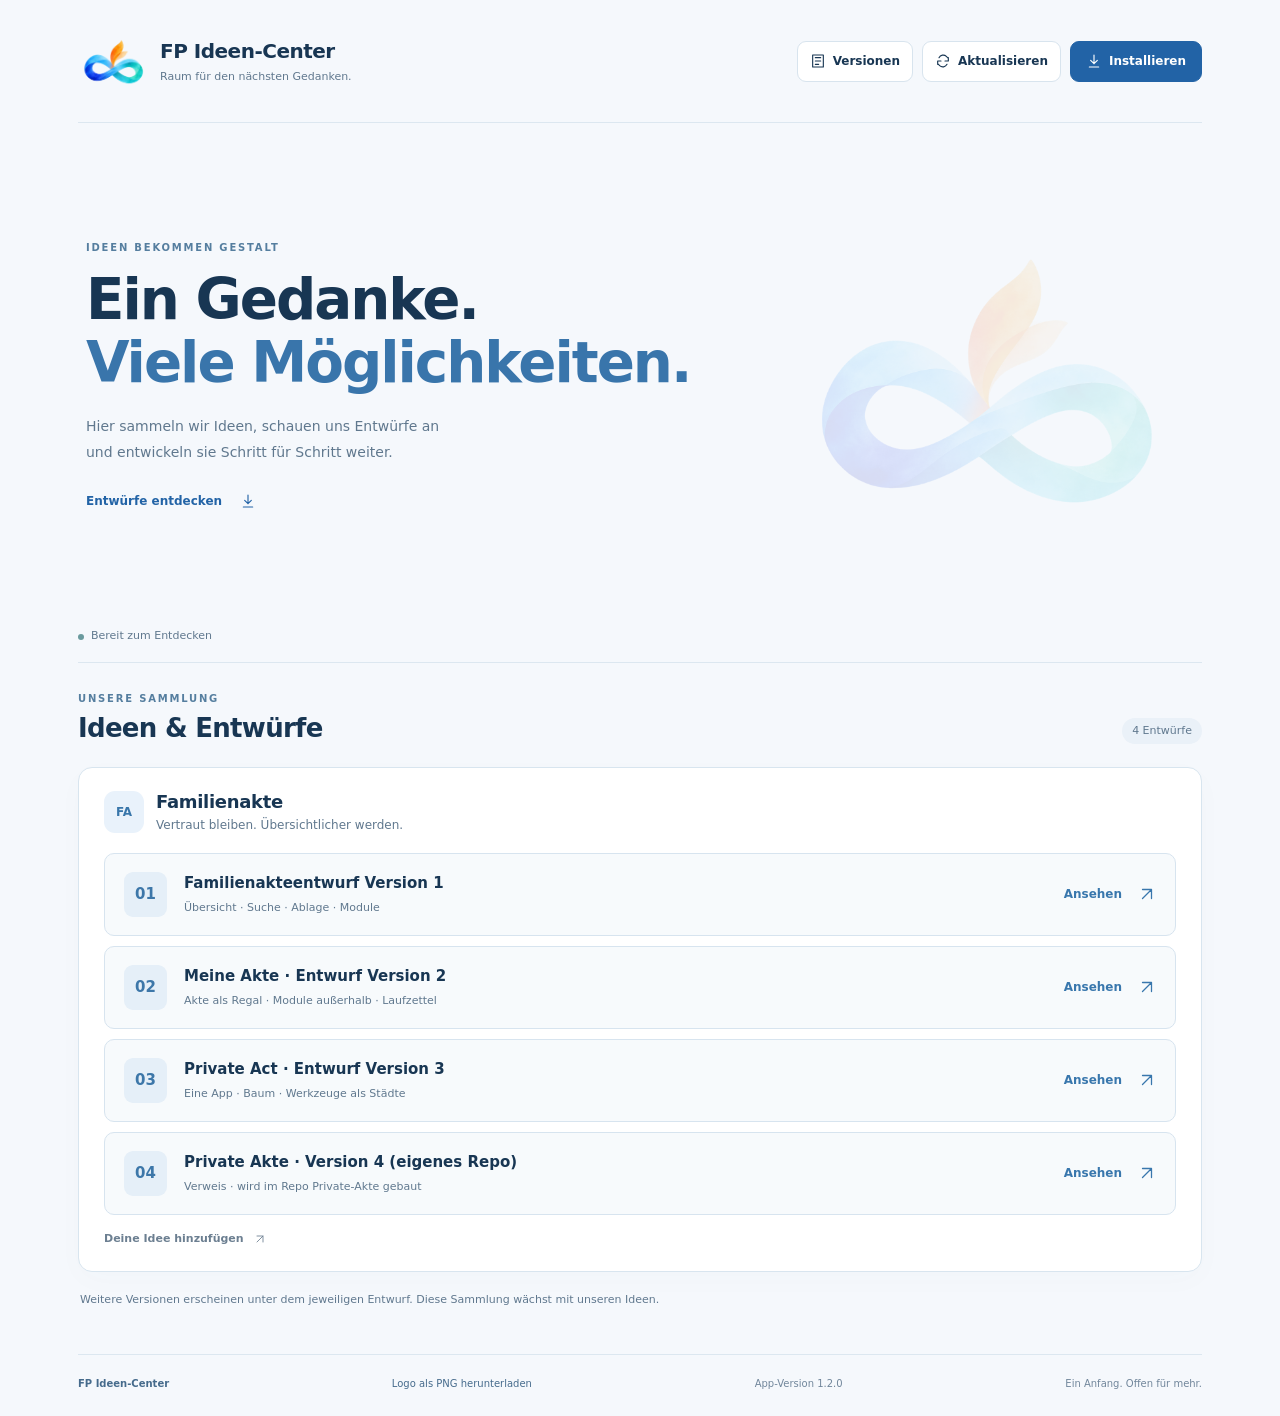
==== commit a7dba26c: "Ideen-Center 1.2.0: Verweis auf die Private Akte (Version 4) im eigenen Repo Co-Authored-By: Claude " ====
--- a/index.html
+++ b/index.html
@@ -9,15 +9,15 @@
   <meta name="apple-mobile-web-app-capable" content="yes">
   <meta name="apple-mobile-web-app-status-bar-style" content="default">
   <title>FP Ideen-Center</title>
-  <link rel="icon" href="./favicon.ico?v=1.1.0" sizes="any">
-  <link rel="icon" href="./icons/favicon-32.png?v=1.1.0" type="image/png" sizes="32x32">
-  <link rel="icon" href="./icons/favicon-16.png?v=1.1.0" type="image/png" sizes="16x16">
-  <link rel="apple-touch-icon" href="./icons/apple-touch-icon.png?v=1.1.0" sizes="180x180">
-  <link rel="manifest" href="./manifest.webmanifest?v=1.1.0">
+  <link rel="icon" href="./favicon.ico?v=1.2.0" sizes="any">
+  <link rel="icon" href="./icons/favicon-32.png?v=1.2.0" type="image/png" sizes="32x32">
+  <link rel="icon" href="./icons/favicon-16.png?v=1.2.0" type="image/png" sizes="16x16">
+  <link rel="apple-touch-icon" href="./icons/apple-touch-icon.png?v=1.2.0" sizes="180x180">
+  <link rel="manifest" href="./manifest.webmanifest?v=1.2.0">
   <link rel="stylesheet" href="./vendor/bootstrap.min.css">
-  <link rel="stylesheet" href="./styles.css?v=1.1.0">
+  <link rel="stylesheet" href="./styles.css?v=1.2.0">
   <script defer src="./vendor/bootstrap.bundle.min.js"></script>
-  <script defer src="./app.js?v=1.1.0"></script>
+  <script defer src="./app.js?v=1.2.0"></script>
 </head>
 <body>
   <a href="#ideen" class="skip-link">Zu den Ideen</a>
@@ -44,7 +44,7 @@
       <div class="update-notice" id="update-notice" hidden><span>Eine neue App-Version ist bereit.</span><button type="button" id="apply-update-button" class="btn btn-sm">Jetzt aktualisieren <span aria-hidden="true">↻</span></button></div>
 
       <section id="ideen" class="ideas-section" aria-labelledby="ideas-title">
-        <div class="section-heading"><div><p class="eyebrow">UNSERE SAMMLUNG</p><h2 id="ideas-title">Ideen & Entwürfe</h2></div><span class="collection-count" id="collection-count">3 Entwürfe</span></div>
+        <div class="section-heading"><div><p class="eyebrow">UNSERE SAMMLUNG</p><h2 id="ideas-title">Ideen & Entwürfe</h2></div><span class="collection-count" id="collection-count">4 Entwürfe</span></div>
         <div id="project-list">
           <section class="project-section" aria-labelledby="family-heading">
             <div class="project-header"><span class="project-mark" aria-hidden="true">FA</span><div><h3 id="family-heading">Familienakte</h3><p>Vertraut bleiben. Übersichtlicher werden.</p></div></div>
@@ -52,6 +52,7 @@
               <a class="draft-button" href="./entwuerfe/familienakte/version-1/familienakte-entwurf-v1.html"><span class="version-number">01</span><span class="draft-copy"><strong>Familienakteentwurf Version 1</strong><small>Übersicht · Suche · Ablage · Module</small></span><span class="draft-open">Ansehen <svg class="ui-icon" viewBox="0 0 24 24" aria-hidden="true"><path d="M6 18 18 6M6 6h12v12"/></svg></span></a>
               <a class="draft-button" href="./entwuerfe/familienakte/version-2/meine-akte-entwurf-v2.html"><span class="version-number">02</span><span class="draft-copy"><strong>Meine Akte · Entwurf Version 2</strong><small>Akte als Regal · Module außerhalb · Laufzettel</small></span><span class="draft-open">Ansehen <svg class="ui-icon" viewBox="0 0 24 24" aria-hidden="true"><path d="M6 18 18 6M6 6h12v12"/></svg></span></a>
               <a class="draft-button" href="./entwuerfe/familienakte/version-3/private-act-entwurf-v3.html"><span class="version-number">03</span><span class="draft-copy"><strong>Private Act · Entwurf Version 3</strong><small>Eine App · Baum · Werkzeuge als Städte</small></span><span class="draft-open">Ansehen <svg class="ui-icon" viewBox="0 0 24 24" aria-hidden="true"><path d="M6 18 18 6M6 6h12v12"/></svg></span></a>
+              <a class="draft-button" href="./entwuerfe/familienakte/version-4/private-akte-verweis-v4.html"><span class="version-number">04</span><span class="draft-copy"><strong>Private Akte · Version 4 (eigenes Repo)</strong><small>Verweis · wird im Repo Private-Akte gebaut</small></span><span class="draft-open">Ansehen <svg class="ui-icon" viewBox="0 0 24 24" aria-hidden="true"><path d="M6 18 18 6M6 6h12v12"/></svg></span></a>
             </div>
             <a class="idea-link" href="./entwuerfe/familienakte/version-1/familienakte-ideenblatt-v1.html">Deine Idee hinzufügen <svg class="ui-icon" viewBox="0 0 24 24" aria-hidden="true"><path d="M6 18 18 6M6 6h12v12"/></svg></a>
           </section>
@@ -60,7 +61,7 @@
       </section>
     </main>
 
-    <footer class="site-footer"><span>FP Ideen-Center</span><a class="logo-download" href="./assets/fp-ideen-center-logo-4096px-300dpi.png" download="FP-Ideen-Center-Logo-4096px-300dpi.png">Logo als PNG herunterladen</a><span id="app-version">App-Version 1.1.0</span><span>Ein Anfang. Offen für mehr.</span></footer>
+    <footer class="site-footer"><span>FP Ideen-Center</span><a class="logo-download" href="./assets/fp-ideen-center-logo-4096px-300dpi.png" download="FP-Ideen-Center-Logo-4096px-300dpi.png">Logo als PNG herunterladen</a><span id="app-version">App-Version 1.2.0</span><span>Ein Anfang. Offen für mehr.</span></footer>
   </div>
 
   <div class="modal fade" id="versions-modal" tabindex="-1" aria-labelledby="versions-title" aria-hidden="true"><div class="modal-dialog modal-dialog-centered modal-dialog-scrollable"><div class="modal-content"><div class="modal-header"><div><p class="eyebrow">WAS STECKT DRIN?</p><h2 class="modal-title" id="versions-title">Ideen & ihre Versionen</h2></div><button type="button" class="btn-close" data-bs-dismiss="modal" aria-label="Schließen"></button></div><div class="modal-body" id="version-content"><h3>Familienakteentwurf Version 1</h3><ul><li>Neue Übersicht und vertraute Aktenbereiche</li><li>Suche, Dokumentvorschau und Ablage</li><li>Module, Geräteansichten und Ideensammlung</li></ul><a class="btn modal-open-button" href="./entwuerfe/familienakte/version-1/familienakte-entwurf-v1.html">Entwurf ansehen <svg class="ui-icon" viewBox="0 0 24 24" aria-hidden="true"><path d="M6 18 18 6M6 6h12v12"/></svg></a></div><div class="modal-footer"><span id="versions-footer">Entwurfsstände bleiben einzeln aufrufbar.</span></div></div></div></div>
